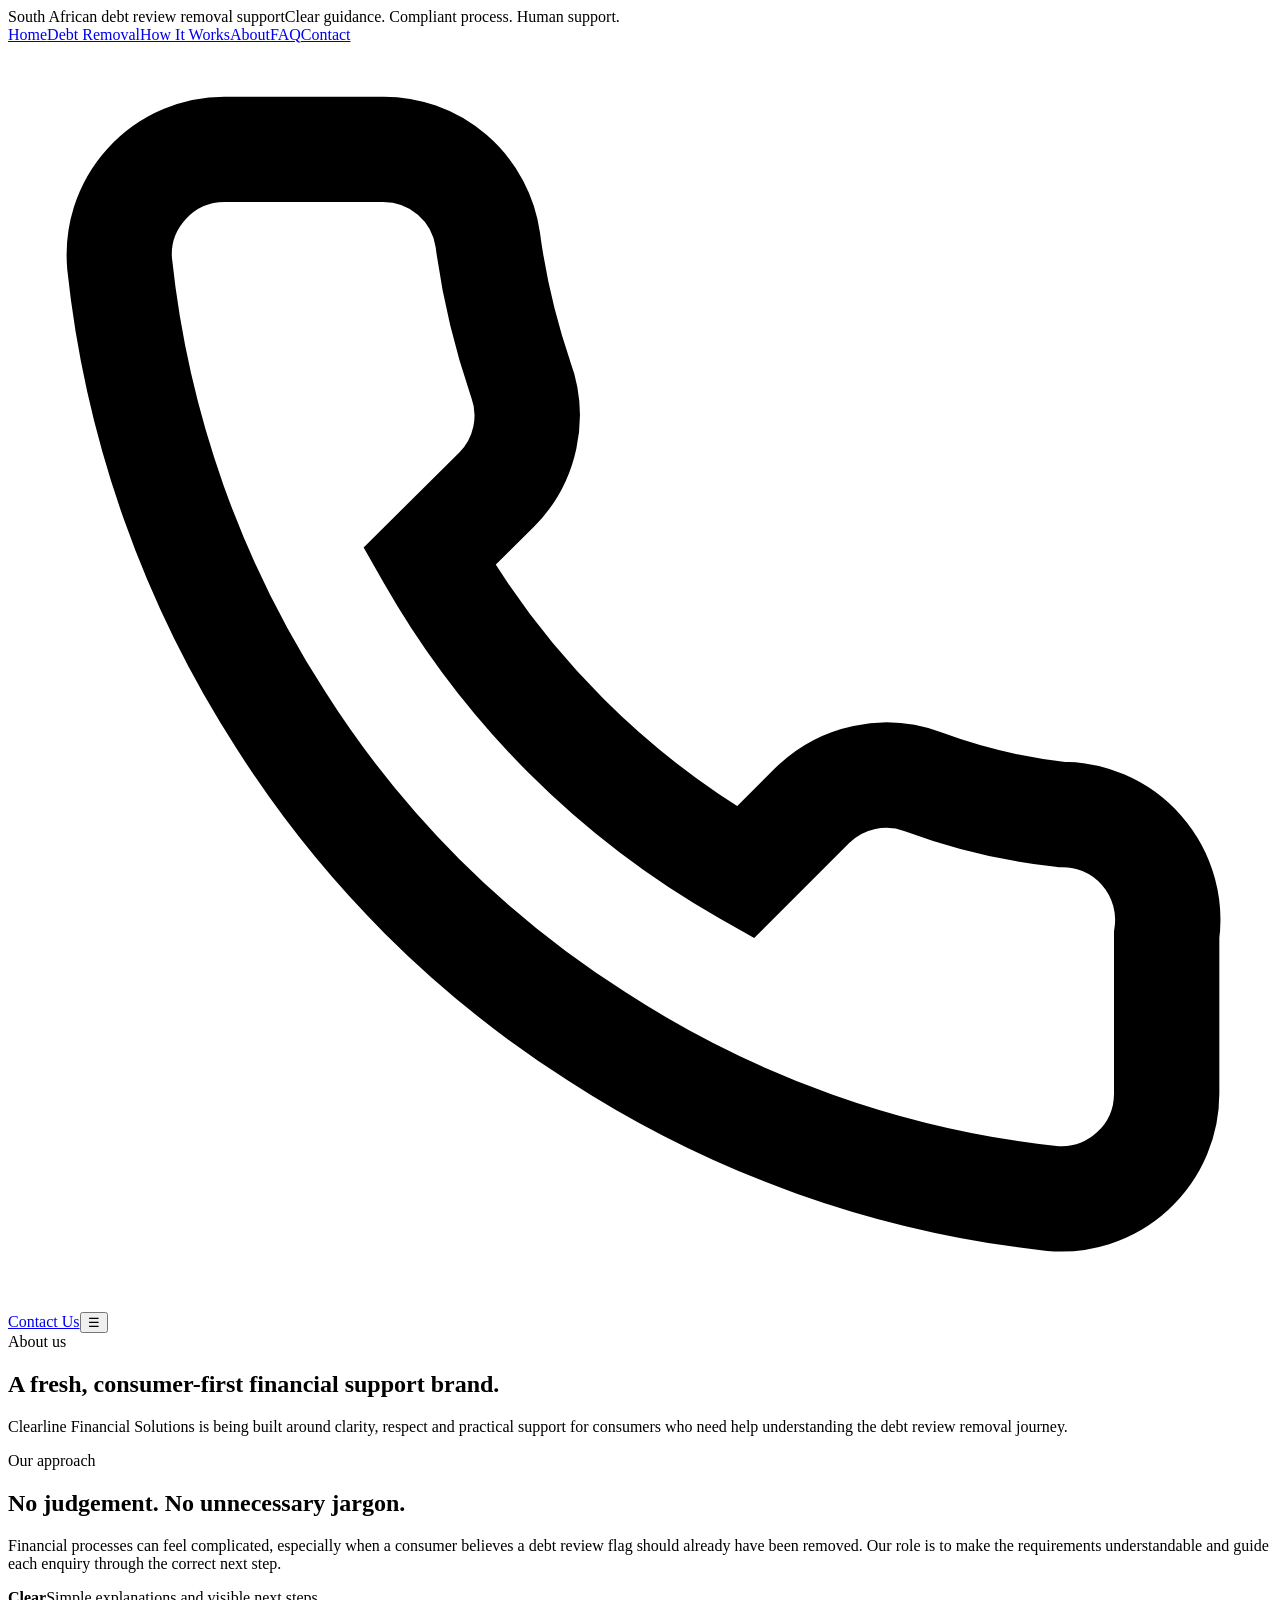
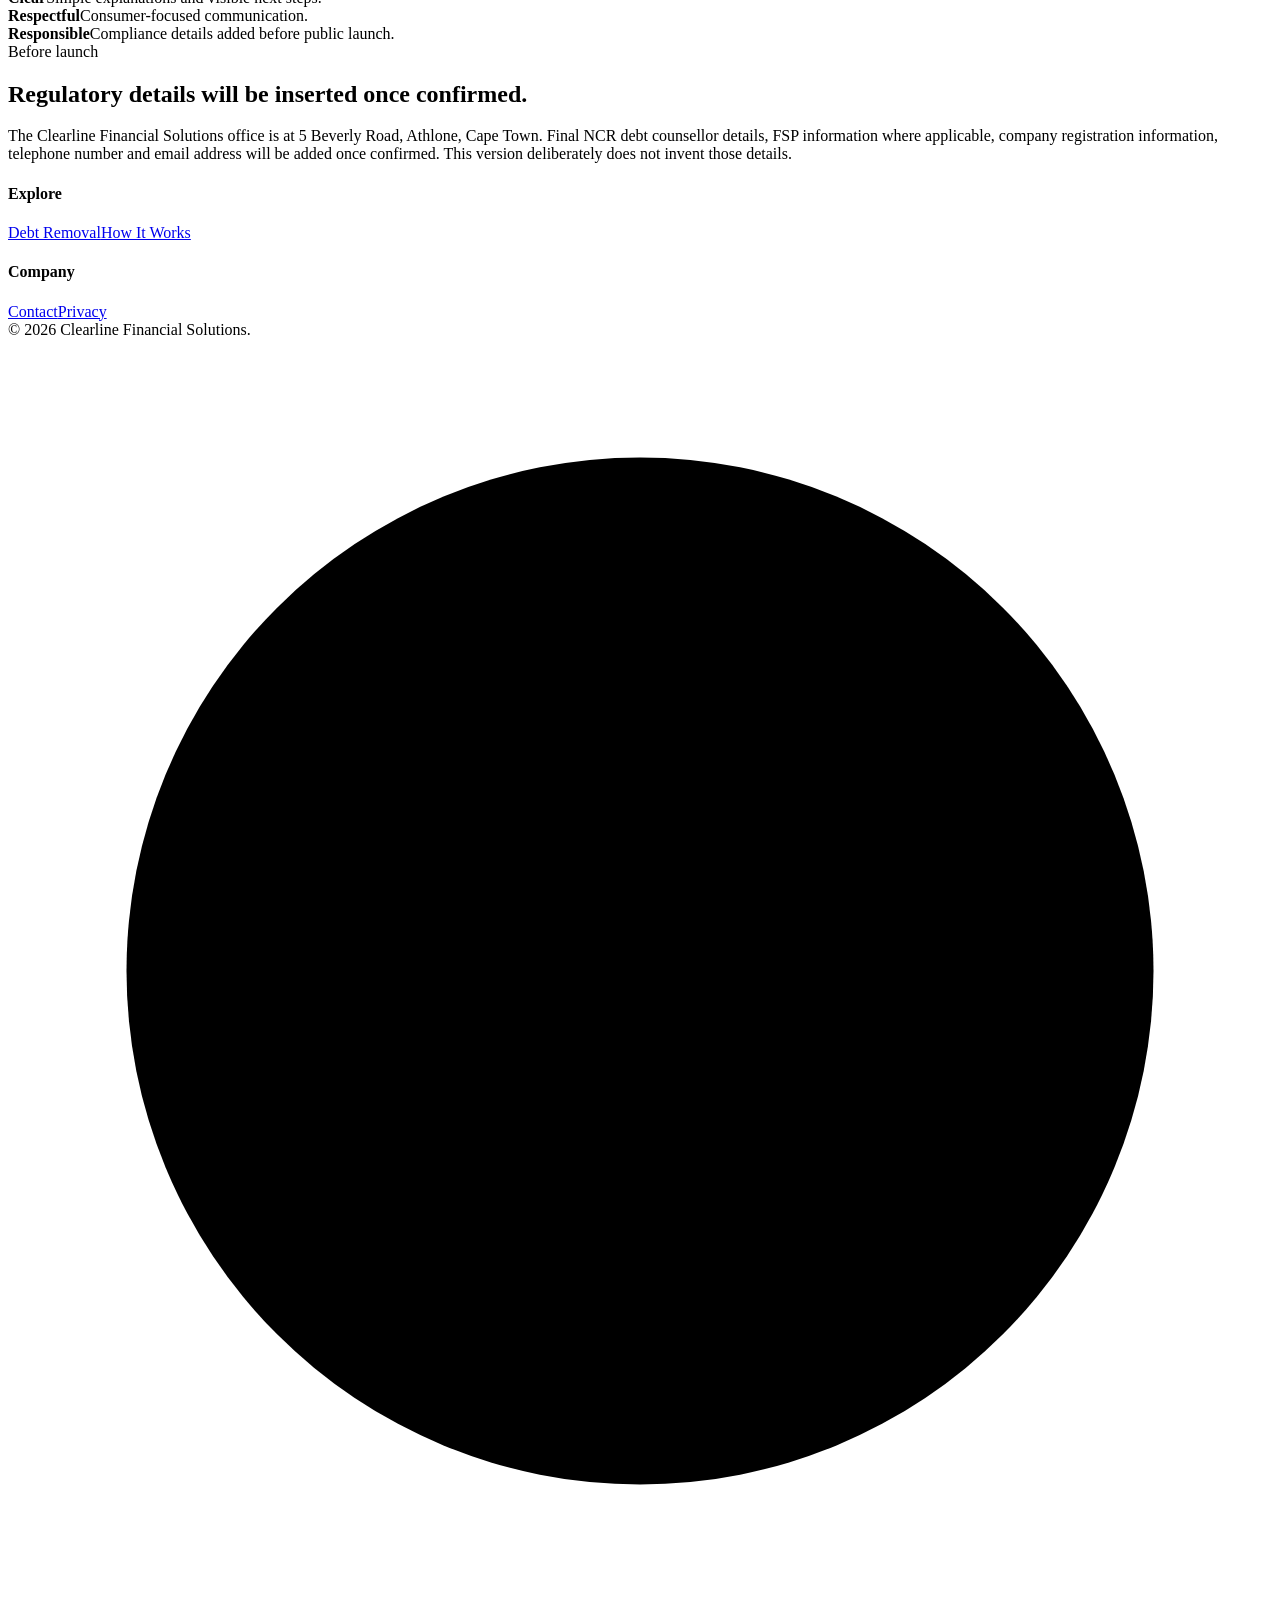
==== about.html @ 15c73021 "Add about page" ====
<!doctype html><html lang="en"><head><meta charset="utf-8"><meta name="viewport" content="width=device-width,initial-scale=1"><title>About | Clearline Financial Solutions</title><link rel="stylesheet" href="assets/styles.css"></head><body>
<div class="top-strip"><div class="container"><span>South African debt review removal support</span><span>Clear guidance. Compliant process. Human support.</span></div></div><header class="site-header"><div class="container nav-wrap"><a class="brand" href="index.html"><span class="brand-logo" role="img" aria-label="Clearline Financial Solutions — Guiding you to a brighter future"></span></a><nav class="nav-links"><a href="index.html">Home</a><a href="debt-removal.html">Debt Removal</a><a href="how-it-works.html">How It Works</a><a class="active" href="about.html">About</a><a href="faq.html">FAQ</a><a href="contact.html">Contact</a></nav><div class="header-actions"><a class="phone-btn" data-phone aria-label="Call"><svg viewBox="0 0 24 24" fill="none" stroke="currentColor" stroke-width="2"><path d="M22 16.92v3a2 2 0 0 1-2.18 2 19.79 19.79 0 0 1-8.63-3.07 19.5 19.5 0 0 1-6-6A19.79 19.79 0 0 1 2.12 4.18 2 2 0 0 1 4.11 2h3a2 2 0 0 1 2 1.72c.12.9.33 1.78.62 2.63A2 2 0 0 1 9.28 8.46L8 9.73a16 16 0 0 0 6 6l1.27-1.27a2 2 0 0 1 2.11-.45A11 11 0 0 0 20 14.63 2 2 0 0 1 22 16.92z"/></svg></a><a class="primary-btn" href="contact.html">Contact Us</a><button class="menu-btn">☰</button></div></div></header>
<main><section class="inner-hero"><div class="container"><span class="eyebrow">About us</span><h1>A fresh, consumer-first financial support brand.</h1><p>Clearline Financial Solutions is being built around clarity, respect and practical support for consumers who need help understanding the debt review removal journey.</p></div></section><section><div class="container split"><div><div class="section-head left"><span class="kicker">Our approach</span><h2>No judgement. No unnecessary jargon.</h2><p>Financial processes can feel complicated, especially when a consumer believes a debt review flag should already have been removed. Our role is to make the requirements understandable and guide each enquiry through the correct next step.</p></div></div><div class="visual-panel"><div class="metric-card"><strong>Clear</strong><span>Simple explanations and visible next steps.</span></div><div class="metric-card"><strong>Respectful</strong><span>Consumer-focused communication.</span></div><div class="metric-card"><strong>Responsible</strong><span>Compliance details added before public launch.</span></div></div></div></section><section class="alt"><div class="container"><div class="section-head"><span class="kicker">Before launch</span><h2>Regulatory details will be inserted once confirmed.</h2><p>The Clearline Financial Solutions office is at 5 Beverly Road, Athlone, Cape Town. Final NCR debt counsellor details, FSP information where applicable, company registration information, telephone number and email address will be added once confirmed. This version deliberately does not invent those details.</p></div></div></section></main><footer class="site-footer"><div class="container"><div class="footer-grid"><div><a class="brand" href="index.html"><span class="brand-logo" role="img" aria-label="Clearline Financial Solutions — Guiding you to a brighter future"></span></a></div><div><h4>Explore</h4><a href="debt-removal.html">Debt Removal</a><a href="how-it-works.html">How It Works</a></div><div><h4>Company</h4><a href="contact.html">Contact</a><a href="privacy.html">Privacy</a></div></div><div class="footer-bottom"><span>© 2026 Clearline Financial Solutions.</span></div></div></footer><a class="whatsapp-float" data-whatsapp aria-label="WhatsApp"><svg viewBox="0 0 32 32" fill="currentColor"><path d="M16 3a13 13 0 1 0 0 26 13 13 0 0 0 0-26Z"/></svg></a><script src="assets/site.js"></script><script src="assets/common.js"></script></body></html>
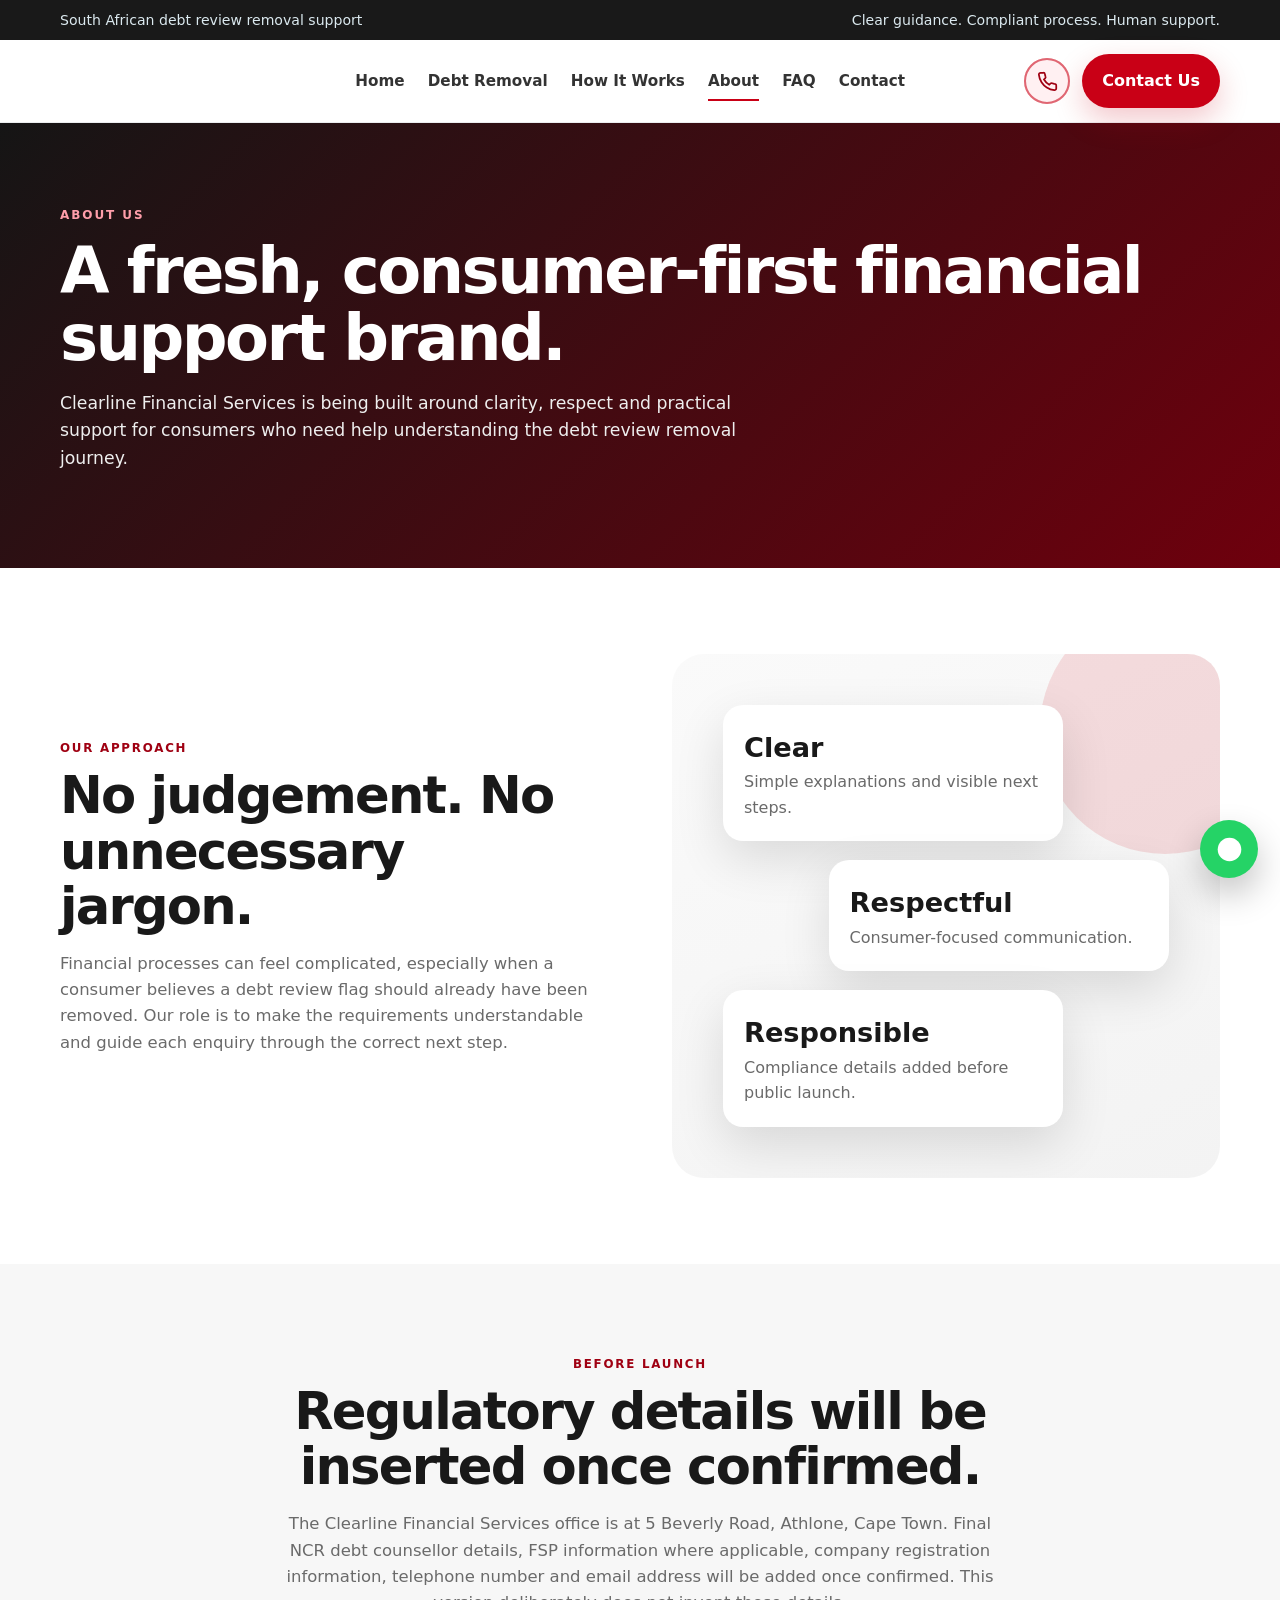
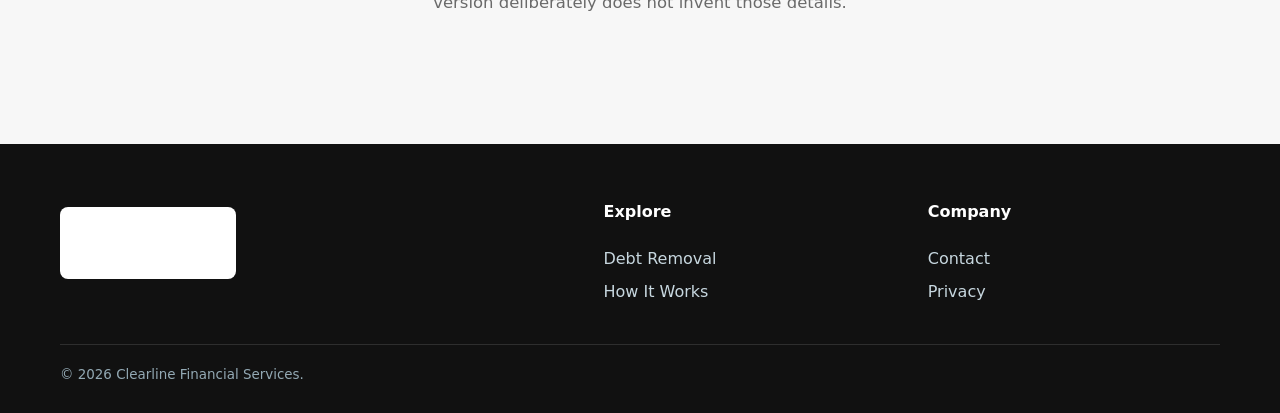
==== commit baab89b6: "Correct Clearline brand name on About page" ====
--- a/about.html
+++ b/about.html
@@ -1,3 +1,3 @@
-<!doctype html><html lang="en"><head><meta charset="utf-8"><meta name="viewport" content="width=device-width,initial-scale=1"><title>About | Clearline Financial Solutions</title><link rel="stylesheet" href="assets/styles.css"></head><body>
-<div class="top-strip"><div class="container"><span>South African debt review removal support</span><span>Clear guidance. Compliant process. Human support.</span></div></div><header class="site-header"><div class="container nav-wrap"><a class="brand" href="index.html"><span class="brand-logo" role="img" aria-label="Clearline Financial Solutions — Guiding you to a brighter future"></span></a><nav class="nav-links"><a href="index.html">Home</a><a href="debt-removal.html">Debt Removal</a><a href="how-it-works.html">How It Works</a><a class="active" href="about.html">About</a><a href="faq.html">FAQ</a><a href="contact.html">Contact</a></nav><div class="header-actions"><a class="phone-btn" data-phone aria-label="Call"><svg viewBox="0 0 24 24" fill="none" stroke="currentColor" stroke-width="2"><path d="M22 16.92v3a2 2 0 0 1-2.18 2 19.79 19.79 0 0 1-8.63-3.07 19.5 19.5 0 0 1-6-6A19.79 19.79 0 0 1 2.12 4.18 2 2 0 0 1 4.11 2h3a2 2 0 0 1 2 1.72c.12.9.33 1.78.62 2.63A2 2 0 0 1 9.28 8.46L8 9.73a16 16 0 0 0 6 6l1.27-1.27a2 2 0 0 1 2.11-.45A11 11 0 0 0 20 14.63 2 2 0 0 1 22 16.92z"/></svg></a><a class="primary-btn" href="contact.html">Contact Us</a><button class="menu-btn">☰</button></div></div></header>
-<main><section class="inner-hero"><div class="container"><span class="eyebrow">About us</span><h1>A fresh, consumer-first financial support brand.</h1><p>Clearline Financial Solutions is being built around clarity, respect and practical support for consumers who need help understanding the debt review removal journey.</p></div></section><section><div class="container split"><div><div class="section-head left"><span class="kicker">Our approach</span><h2>No judgement. No unnecessary jargon.</h2><p>Financial processes can feel complicated, especially when a consumer believes a debt review flag should already have been removed. Our role is to make the requirements understandable and guide each enquiry through the correct next step.</p></div></div><div class="visual-panel"><div class="metric-card"><strong>Clear</strong><span>Simple explanations and visible next steps.</span></div><div class="metric-card"><strong>Respectful</strong><span>Consumer-focused communication.</span></div><div class="metric-card"><strong>Responsible</strong><span>Compliance details added before public launch.</span></div></div></div></section><section class="alt"><div class="container"><div class="section-head"><span class="kicker">Before launch</span><h2>Regulatory details will be inserted once confirmed.</h2><p>The Clearline Financial Solutions office is at 5 Beverly Road, Athlone, Cape Town. Final NCR debt counsellor details, FSP information where applicable, company registration information, telephone number and email address will be added once confirmed. This version deliberately does not invent those details.</p></div></div></section></main><footer class="site-footer"><div class="container"><div class="footer-grid"><div><a class="brand" href="index.html"><span class="brand-logo" role="img" aria-label="Clearline Financial Solutions — Guiding you to a brighter future"></span></a></div><div><h4>Explore</h4><a href="debt-removal.html">Debt Removal</a><a href="how-it-works.html">How It Works</a></div><div><h4>Company</h4><a href="contact.html">Contact</a><a href="privacy.html">Privacy</a></div></div><div class="footer-bottom"><span>© 2026 Clearline Financial Solutions.</span></div></div></footer><a class="whatsapp-float" data-whatsapp aria-label="WhatsApp"><svg viewBox="0 0 32 32" fill="currentColor"><path d="M16 3a13 13 0 1 0 0 26 13 13 0 0 0 0-26Z"/></svg></a><script src="assets/site.js"></script><script src="assets/common.js"></script></body></html>+<!doctype html><html lang="en"><head><meta charset="utf-8"><meta name="viewport" content="width=device-width,initial-scale=1"><title>About | Clearline Financial Services</title><link rel="stylesheet" href="assets/styles.css"></head><body>
+<div class="top-strip"><div class="container"><span>South African debt review removal support</span><span>Clear guidance. Compliant process. Human support.</span></div></div><header class="site-header"><div class="container nav-wrap"><a class="brand" href="index.html"><span class="brand-logo" role="img" aria-label="Clearline Financial Services — Guiding you to a brighter future"></span></a><nav class="nav-links"><a href="index.html">Home</a><a href="debt-removal.html">Debt Removal</a><a href="how-it-works.html">How It Works</a><a class="active" href="about.html">About</a><a href="faq.html">FAQ</a><a href="contact.html">Contact</a></nav><div class="header-actions"><a class="phone-btn" data-phone aria-label="Call"><svg viewBox="0 0 24 24" fill="none" stroke="currentColor" stroke-width="2"><path d="M22 16.92v3a2 2 0 0 1-2.18 2 19.79 19.79 0 0 1-8.63-3.07 19.5 19.5 0 0 1-6-6A19.79 19.79 0 0 1 2.12 4.18 2 2 0 0 1 4.11 2h3a2 2 0 0 1 2 1.72c.12.9.33 1.78.62 2.63A2 2 0 0 1 9.28 8.46L8 9.73a16 16 0 0 0 6 6l1.27-1.27a2 2 0 0 1 2.11-.45A11 11 0 0 0 20 14.63 2 2 0 0 1 22 16.92z"/></svg></a><a class="primary-btn" href="contact.html">Contact Us</a><button class="menu-btn">☰</button></div></div></header>
+<main><section class="inner-hero"><div class="container"><span class="eyebrow">About us</span><h1>A fresh, consumer-first financial support brand.</h1><p>Clearline Financial Services is being built around clarity, respect and practical support for consumers who need help understanding the debt review removal journey.</p></div></section><section><div class="container split"><div><div class="section-head left"><span class="kicker">Our approach</span><h2>No judgement. No unnecessary jargon.</h2><p>Financial processes can feel complicated, especially when a consumer believes a debt review flag should already have been removed. Our role is to make the requirements understandable and guide each enquiry through the correct next step.</p></div></div><div class="visual-panel"><div class="metric-card"><strong>Clear</strong><span>Simple explanations and visible next steps.</span></div><div class="metric-card"><strong>Respectful</strong><span>Consumer-focused communication.</span></div><div class="metric-card"><strong>Responsible</strong><span>Compliance details added before public launch.</span></div></div></div></section><section class="alt"><div class="container"><div class="section-head"><span class="kicker">Before launch</span><h2>Regulatory details will be inserted once confirmed.</h2><p>The Clearline Financial Services office is at 5 Beverly Road, Athlone, Cape Town. Final NCR debt counsellor details, FSP information where applicable, company registration information, telephone number and email address will be added once confirmed. This version deliberately does not invent those details.</p></div></div></section></main><footer class="site-footer"><div class="container"><div class="footer-grid"><div><a class="brand" href="index.html"><span class="brand-logo" role="img" aria-label="Clearline Financial Services — Guiding you to a brighter future"></span></a></div><div><h4>Explore</h4><a href="debt-removal.html">Debt Removal</a><a href="how-it-works.html">How It Works</a></div><div><h4>Company</h4><a href="contact.html">Contact</a><a href="privacy.html">Privacy</a></div></div><div class="footer-bottom"><span>© 2026 Clearline Financial Services.</span></div></div></footer><a class="whatsapp-float" data-whatsapp aria-label="WhatsApp"><svg viewBox="0 0 32 32" fill="currentColor"><path d="M16 3a13 13 0 1 0 0 26 13 13 0 0 0 0-26Z"/></svg></a><script src="assets/site.js"></script><script src="assets/common.js"></script></body></html>
--- a/assets/styles.css
+++ b/assets/styles.css
@@ -0,0 +1,66 @@
+:root {
+  --navy:#191919;
+  --navy-2:#2b2b2b;
+  --teal:#c90016;
+  --teal-dark:#9f0012;
+  --gold:#c4c4c4;
+  --cream:#f7f7f7;
+  --white:#ffffff;
+  --ink:#2b2b2b;
+  --muted:#6a6a6a;
+  --line:#e4e4e4;
+  --shadow:0 18px 50px rgba(0,0,0,.12);
+  --radius:22px;
+}
+*{box-sizing:border-box}
+html{scroll-behavior:smooth}
+body{margin:0;font-family:Inter,system-ui,-apple-system,BlinkMacSystemFont,"Segoe UI",sans-serif;color:var(--ink);background:#fff;line-height:1.6}
+a{color:inherit;text-decoration:none}
+img{max-width:100%;display:block}
+.container{width:min(1160px,92%);margin-inline:auto}
+.top-strip{background:var(--navy);color:#dbe9ef;font-size:.88rem;padding:.55rem 0}
+.top-strip .container{display:flex;justify-content:space-between;gap:1rem;align-items:center}
+.site-header{position:sticky;top:0;z-index:50;background:rgba(255,255,255,.96);backdrop-filter:blur(14px);border-bottom:1px solid rgba(8,34,57,.08)}
+.nav-wrap{height:82px;display:flex;align-items:center;justify-content:space-between;gap:1.5rem}
+.brand{display:flex;align-items:center;gap:.8rem;font-weight:800;color:var(--navy)}
+.nav-links{display:flex;align-items:center;gap:1.45rem;font-weight:700;font-size:.95rem;color:#333}
+.nav-links a{position:relative}.nav-links a:after{content:"";position:absolute;left:0;right:100%;bottom:-8px;height:2px;background:var(--teal);transition:.25s}.nav-links a:hover:after,.nav-links a.active:after{right:0}
+.header-actions{display:flex;align-items:center;gap:.75rem}
+.phone-btn,.primary-btn,.secondary-btn{display:inline-flex;align-items:center;justify-content:center;gap:.55rem;border-radius:999px;font-weight:800;transition:.22s;border:0;cursor:pointer}
+.phone-btn{width:46px;height:46px;background:#fff0f2;color:var(--teal-dark);position:relative}
+.phone-btn svg{width:21px;height:21px}
+.phone-btn:before,.phone-btn:after{content:"";position:absolute;inset:0;border:2px solid rgba(201,0,22,.35);border-radius:50%;animation:ring 1.8s infinite}
+.phone-btn:after{animation-delay:.7s}
+@keyframes ring{0%{transform:scale(.8);opacity:.8}75%,100%{transform:scale(1.55);opacity:0}}
+.primary-btn{padding:.9rem 1.25rem;background:var(--teal);color:#fff;box-shadow:0 12px 30px rgba(201,0,22,.22)}
+.primary-btn:hover{transform:translateY(-2px);background:var(--teal-dark)}
+.secondary-btn{padding:.9rem 1.25rem;border:1px solid rgba(255,255,255,.4);color:#fff;background:rgba(255,255,255,.08)}
+.menu-btn{display:none;background:none;border:0;color:var(--navy);font-size:1.6rem}
+.hero{position:relative;overflow:hidden;background:linear-gradient(125deg,#111 0%,#2a2a2a 58%,#8e0010 100%);color:#fff;padding:92px 0 88px}
+.hero:before{content:"";position:absolute;width:520px;height:520px;border-radius:50%;background:rgba(255,255,255,.06);right:-130px;top:-190px}
+.hero:after{content:"";position:absolute;width:360px;height:360px;border-radius:50%;border:1px solid rgba(255,255,255,.12);right:13%;bottom:-220px}
+.hero-grid{display:grid;grid-template-columns:1.15fr .85fr;gap:4rem;align-items:center;position:relative;z-index:2}
+.eyebrow{display:inline-flex;align-items:center;gap:.5rem;text-transform:uppercase;font-weight:800;letter-spacing:.16em;font-size:.75rem;color:#ff9eaa}
+.hero h1{font-size:clamp(2.65rem,6vw,5rem);line-height:1.02;letter-spacing:-.045em;margin:.7rem 0 1.25rem;max-width:780px}
+.hero p{font-size:1.15rem;max-width:650px;color:#eeeeee;margin:0 0 1.7rem}
+.hero-actions{display:flex;flex-wrap:wrap;gap:.8rem}
+.hero-card{background:rgba(255,255,255,.95);color:var(--ink);padding:1.6rem;border-radius:28px;box-shadow:0 26px 70px rgba(0,0,0,.2)}
+.hero-card h3{margin:.25rem 0 1rem;color:var(--navy);font-size:1.5rem}
+.check-list{display:grid;gap:.85rem}.check{display:flex;gap:.7rem;align-items:flex-start}.tick{flex:0 0 28px;width:28px;height:28px;border-radius:50%;background:#fdecee;color:var(--teal-dark);display:grid;place-items:center;font-weight:900}
+.trust-band{background:var(--cream);border-bottom:1px solid #ebede8}.trust-grid{display:grid;grid-template-columns:repeat(4,1fr);gap:1rem;padding:24px 0}.trust-item{text-align:center}.trust-item strong{display:block;color:var(--navy);font-size:1.05rem}.trust-item span{color:var(--muted);font-size:.88rem}
+section{padding:86px 0}.section-head{max-width:720px;margin:0 auto 2.6rem;text-align:center}.section-head.left{margin-left:0;text-align:left}.kicker{color:var(--teal-dark);font-weight:900;text-transform:uppercase;letter-spacing:.15em;font-size:.74rem}.section-head h2{font-size:clamp(2rem,4vw,3.2rem);line-height:1.08;color:var(--navy);letter-spacing:-.035em;margin:.55rem 0 1rem}.section-head p{color:var(--muted);font-size:1.03rem}
+.card-grid{display:grid;grid-template-columns:repeat(3,1fr);gap:1.2rem}.card{border:1px solid var(--line);border-radius:var(--radius);padding:1.55rem;background:#fff;box-shadow:0 10px 30px rgba(0,0,0,.04)}.card-icon{width:48px;height:48px;border-radius:15px;background:#fdecee;color:var(--teal-dark);display:grid;place-items:center;font-weight:900;margin-bottom:1rem}.card h3{color:var(--navy);margin:.2rem 0 .5rem}.card p{margin:0;color:var(--muted)}
+.alt{background:var(--cream)}
+.steps{counter-reset:step;display:grid;grid-template-columns:repeat(4,1fr);gap:1rem}.step{position:relative;background:#fff;border-radius:20px;padding:1.4rem;border:1px solid #e4e9e6}.step:before{counter-increment:step;content:"0" counter(step);display:grid;place-items:center;width:44px;height:44px;border-radius:14px;background:var(--navy);color:#fff;font-weight:900;margin-bottom:1rem}.step h3{color:var(--navy);font-size:1.05rem}.step p{font-size:.92rem;color:var(--muted);margin:0}
+.split{display:grid;grid-template-columns:1fr 1fr;gap:4rem;align-items:center}.visual-panel{min-height:440px;border-radius:32px;background:linear-gradient(155deg,#fafafa,#f3f3f3);padding:2rem;position:relative;overflow:hidden}.visual-panel:before{content:"";position:absolute;width:250px;height:250px;border-radius:50%;background:var(--teal);opacity:.12;right:-70px;top:-50px}.metric-card{background:#fff;border-radius:20px;padding:1.3rem;box-shadow:var(--shadow);max-width:340px;position:relative;z-index:2;margin:1.2rem}.metric-card:nth-child(2){margin-left:auto}.metric-card strong{display:block;font-size:1.7rem;color:var(--navy)}.metric-card span{color:var(--muted)}
+.faq{max-width:860px;margin:auto}.faq-item{border-bottom:1px solid var(--line)}.faq-q{width:100%;padding:1.2rem 0;background:none;border:0;display:flex;justify-content:space-between;gap:1rem;text-align:left;font:inherit;font-weight:800;color:var(--navy);cursor:pointer}.faq-a{max-height:0;overflow:hidden;color:var(--muted);transition:max-height .3s ease}.faq-item.open .faq-a{max-height:280px;padding-bottom:1rem}.faq-q span:last-child{transition:.25s}.faq-item.open .faq-q span:last-child{transform:rotate(45deg)}
+.cta{padding:0 0 86px}.cta-box{background:linear-gradient(120deg,var(--navy),var(--teal-dark));color:#fff;border-radius:32px;padding:3rem;display:flex;align-items:center;justify-content:space-between;gap:2rem}.cta-box h2{font-size:clamp(1.8rem,4vw,3rem);margin:0 0 .5rem}.cta-box p{margin:0;color:#eeeeee}
+.inner-hero{padding:78px 0;background:linear-gradient(135deg,#151515,#6f000d);color:#fff}.inner-hero h1{font-size:clamp(2.5rem,5vw,4.5rem);line-height:1.05;margin:.7rem 0 1rem;letter-spacing:-.04em}.inner-hero p{max-width:700px;color:#eee;font-size:1.08rem}
+.contact-grid{display:grid;grid-template-columns:.85fr 1.15fr;gap:2rem}.contact-card,.form-card{border:1px solid var(--line);border-radius:24px;padding:2rem}.contact-row{padding:1rem 0;border-bottom:1px solid var(--line)}.contact-row:last-child{border-bottom:0}.contact-row strong{display:block;color:var(--navy)}.placeholder{color:#9aa8af;font-style:italic}.form-grid{display:grid;grid-template-columns:1fr 1fr;gap:1rem}.form-field{display:grid;gap:.4rem}.form-field.full{grid-column:1/-1}.form-field label{font-weight:800;color:var(--navy);font-size:.9rem}.form-field input,.form-field select,.form-field textarea{width:100%;padding:.95rem 1rem;border:1px solid #cfdadc;border-radius:13px;font:inherit;outline:none}.form-field input:focus,.form-field select:focus,.form-field textarea:focus{border-color:var(--teal);box-shadow:0 0 0 3px rgba(201,0,22,.11)}
+.site-footer{background:#111;color:#c7d7df;padding:55px 0 28px}.footer-grid{display:grid;grid-template-columns:1.4fr .8fr .8fr;gap:2rem}.site-footer h4{color:#fff;margin-top:0}.site-footer a{display:block;margin:.45rem 0;color:#c7d7df}.footer-bottom{border-top:1px solid rgba(255,255,255,.12);margin-top:2rem;padding-top:1.2rem;font-size:.84rem;color:#93a9b4;display:flex;justify-content:space-between;gap:1rem;flex-wrap:wrap}
+.whatsapp-float{position:fixed;right:22px;bottom:22px;z-index:70;width:58px;height:58px;border-radius:50%;display:grid;place-items:center;background:#25D366;color:#fff;box-shadow:0 16px 35px rgba(0,0,0,.24);transition:.2s}.whatsapp-float:hover{transform:translateY(-3px) scale(1.03)}.whatsapp-float svg{width:29px;height:29px}
+.notice{font-size:.85rem;color:#7b8c94;background:#f5f8f8;border-radius:12px;padding:.8rem 1rem;margin-top:1rem}
+.brand-logo{display:block;width:176px;height:72px;background-image:url("logo.jpeg");background-size:contain;background-position:left center;background-repeat:no-repeat;flex:0 0 auto}
+.site-footer .brand-logo{background-color:#fff;border-radius:8px;padding:2px}
+@media(max-width:900px){.nav-links{position:absolute;top:82px;left:0;right:0;background:#fff;display:none;flex-direction:column;align-items:flex-start;padding:1.5rem 4%;border-bottom:1px solid var(--line)}.nav-links.show{display:flex}.menu-btn{display:block}.header-actions .primary-btn{display:none}.hero-grid,.split,.contact-grid{grid-template-columns:1fr}.hero{padding:70px 0}.hero-card{max-width:600px}.trust-grid{grid-template-columns:repeat(2,1fr)}.card-grid{grid-template-columns:1fr 1fr}.steps{grid-template-columns:1fr 1fr}.footer-grid{grid-template-columns:1fr 1fr}.footer-grid>div:first-child{grid-column:1/-1}}
+@media(max-width:600px){.top-strip .container{justify-content:center;text-align:center}.top-strip span:last-child{display:none}.phone-btn{width:42px;height:42px}.hero h1{font-size:2.8rem}.card-grid,.steps,.trust-grid,.form-grid,.footer-grid{grid-template-columns:1fr}.form-field.full{grid-column:auto}.cta-box{padding:2rem;display:block}.cta-box .primary-btn{margin-top:1.2rem}.inner-hero{padding:58px 0}.visual-panel{min-height:360px}.whatsapp-float{right:16px;bottom:16px}.brand-logo{width:135px;height:58px}}
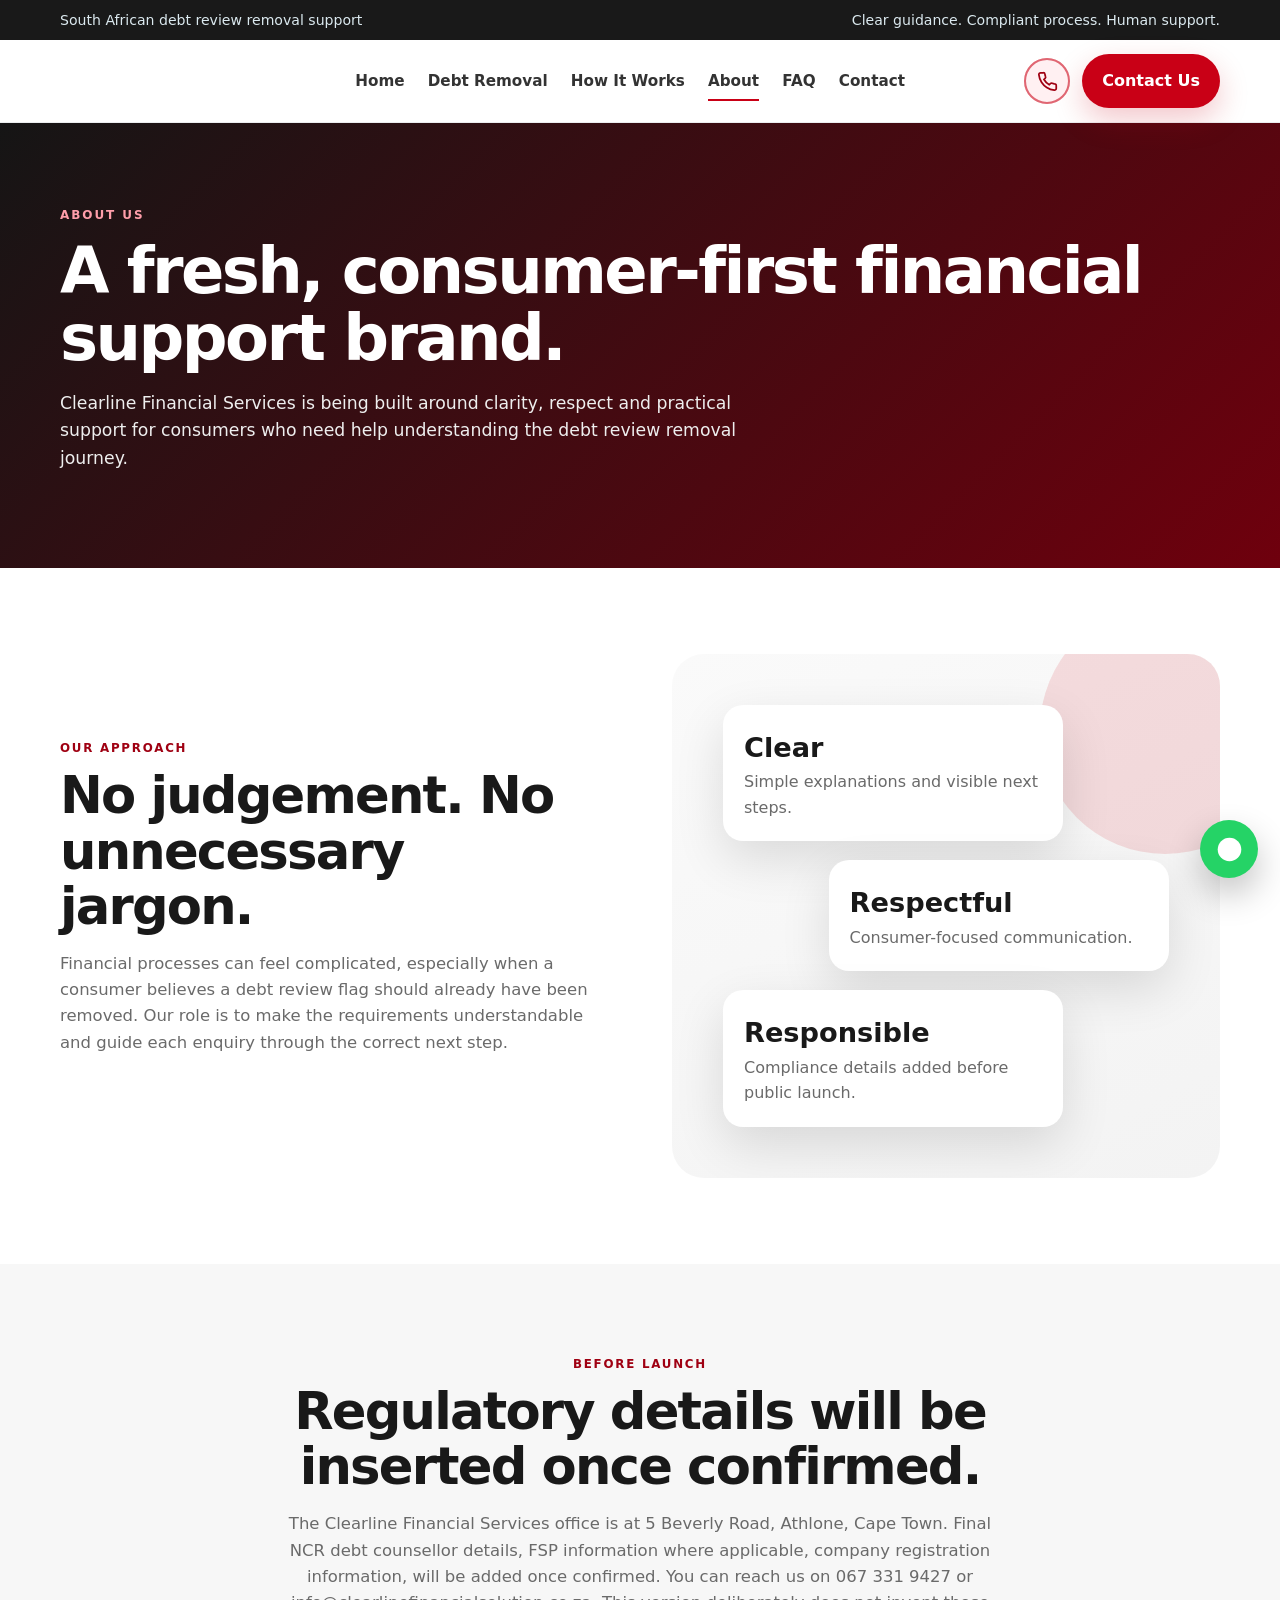
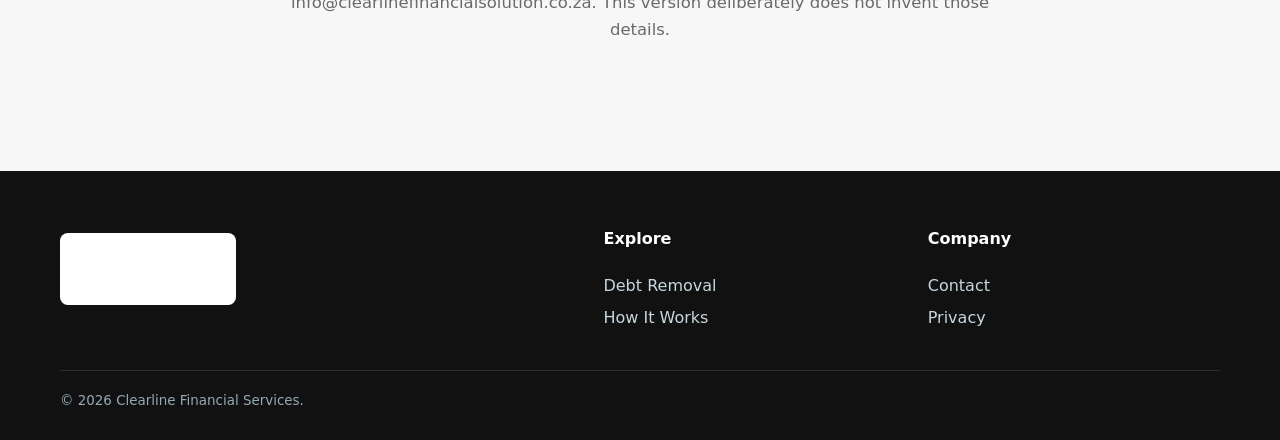
==== commit 2e990660: "Update contact details: phone, WhatsApp and email - Wire header call button to tel:+27673319427 - Wi" ====
--- a/about.html
+++ b/about.html
@@ -1,3 +1,3 @@
 <!doctype html><html lang="en"><head><meta charset="utf-8"><meta name="viewport" content="width=device-width,initial-scale=1"><title>About | Clearline Financial Services</title><link rel="stylesheet" href="assets/styles.css"></head><body>
 <div class="top-strip"><div class="container"><span>South African debt review removal support</span><span>Clear guidance. Compliant process. Human support.</span></div></div><header class="site-header"><div class="container nav-wrap"><a class="brand" href="index.html"><span class="brand-logo" role="img" aria-label="Clearline Financial Services — Guiding you to a brighter future"></span></a><nav class="nav-links"><a href="index.html">Home</a><a href="debt-removal.html">Debt Removal</a><a href="how-it-works.html">How It Works</a><a class="active" href="about.html">About</a><a href="faq.html">FAQ</a><a href="contact.html">Contact</a></nav><div class="header-actions"><a class="phone-btn" data-phone aria-label="Call"><svg viewBox="0 0 24 24" fill="none" stroke="currentColor" stroke-width="2"><path d="M22 16.92v3a2 2 0 0 1-2.18 2 19.79 19.79 0 0 1-8.63-3.07 19.5 19.5 0 0 1-6-6A19.79 19.79 0 0 1 2.12 4.18 2 2 0 0 1 4.11 2h3a2 2 0 0 1 2 1.72c.12.9.33 1.78.62 2.63A2 2 0 0 1 9.28 8.46L8 9.73a16 16 0 0 0 6 6l1.27-1.27a2 2 0 0 1 2.11-.45A11 11 0 0 0 20 14.63 2 2 0 0 1 22 16.92z"/></svg></a><a class="primary-btn" href="contact.html">Contact Us</a><button class="menu-btn">☰</button></div></div></header>
-<main><section class="inner-hero"><div class="container"><span class="eyebrow">About us</span><h1>A fresh, consumer-first financial support brand.</h1><p>Clearline Financial Services is being built around clarity, respect and practical support for consumers who need help understanding the debt review removal journey.</p></div></section><section><div class="container split"><div><div class="section-head left"><span class="kicker">Our approach</span><h2>No judgement. No unnecessary jargon.</h2><p>Financial processes can feel complicated, especially when a consumer believes a debt review flag should already have been removed. Our role is to make the requirements understandable and guide each enquiry through the correct next step.</p></div></div><div class="visual-panel"><div class="metric-card"><strong>Clear</strong><span>Simple explanations and visible next steps.</span></div><div class="metric-card"><strong>Respectful</strong><span>Consumer-focused communication.</span></div><div class="metric-card"><strong>Responsible</strong><span>Compliance details added before public launch.</span></div></div></div></section><section class="alt"><div class="container"><div class="section-head"><span class="kicker">Before launch</span><h2>Regulatory details will be inserted once confirmed.</h2><p>The Clearline Financial Services office is at 5 Beverly Road, Athlone, Cape Town. Final NCR debt counsellor details, FSP information where applicable, company registration information, telephone number and email address will be added once confirmed. This version deliberately does not invent those details.</p></div></div></section></main><footer class="site-footer"><div class="container"><div class="footer-grid"><div><a class="brand" href="index.html"><span class="brand-logo" role="img" aria-label="Clearline Financial Services — Guiding you to a brighter future"></span></a></div><div><h4>Explore</h4><a href="debt-removal.html">Debt Removal</a><a href="how-it-works.html">How It Works</a></div><div><h4>Company</h4><a href="contact.html">Contact</a><a href="privacy.html">Privacy</a></div></div><div class="footer-bottom"><span>© 2026 Clearline Financial Services.</span></div></div></footer><a class="whatsapp-float" data-whatsapp aria-label="WhatsApp"><svg viewBox="0 0 32 32" fill="currentColor"><path d="M16 3a13 13 0 1 0 0 26 13 13 0 0 0 0-26Z"/></svg></a><script src="assets/site.js"></script><script src="assets/common.js"></script></body></html>+<main><section class="inner-hero"><div class="container"><span class="eyebrow">About us</span><h1>A fresh, consumer-first financial support brand.</h1><p>Clearline Financial Services is being built around clarity, respect and practical support for consumers who need help understanding the debt review removal journey.</p></div></section><section><div class="container split"><div><div class="section-head left"><span class="kicker">Our approach</span><h2>No judgement. No unnecessary jargon.</h2><p>Financial processes can feel complicated, especially when a consumer believes a debt review flag should already have been removed. Our role is to make the requirements understandable and guide each enquiry through the correct next step.</p></div></div><div class="visual-panel"><div class="metric-card"><strong>Clear</strong><span>Simple explanations and visible next steps.</span></div><div class="metric-card"><strong>Respectful</strong><span>Consumer-focused communication.</span></div><div class="metric-card"><strong>Responsible</strong><span>Compliance details added before public launch.</span></div></div></div></section><section class="alt"><div class="container"><div class="section-head"><span class="kicker">Before launch</span><h2>Regulatory details will be inserted once confirmed.</h2><p>The Clearline Financial Services office is at 5 Beverly Road, Athlone, Cape Town. Final NCR debt counsellor details, FSP information where applicable, company registration information, will be added once confirmed. You can reach us on 067 331 9427 or info@clearlinefinancialsolution.co.za. This version deliberately does not invent those details.</p></div></div></section></main><footer class="site-footer"><div class="container"><div class="footer-grid"><div><a class="brand" href="index.html"><span class="brand-logo" role="img" aria-label="Clearline Financial Services — Guiding you to a brighter future"></span></a></div><div><h4>Explore</h4><a href="debt-removal.html">Debt Removal</a><a href="how-it-works.html">How It Works</a></div><div><h4>Company</h4><a href="contact.html">Contact</a><a href="privacy.html">Privacy</a></div></div><div class="footer-bottom"><span>© 2026 Clearline Financial Services.</span></div></div></footer><a class="whatsapp-float" data-whatsapp aria-label="WhatsApp"><svg viewBox="0 0 32 32" fill="currentColor"><path d="M16 3a13 13 0 1 0 0 26 13 13 0 0 0 0-26Z"/></svg></a><script src="assets/site.js"></script><script src="assets/common.js"></script></body></html>
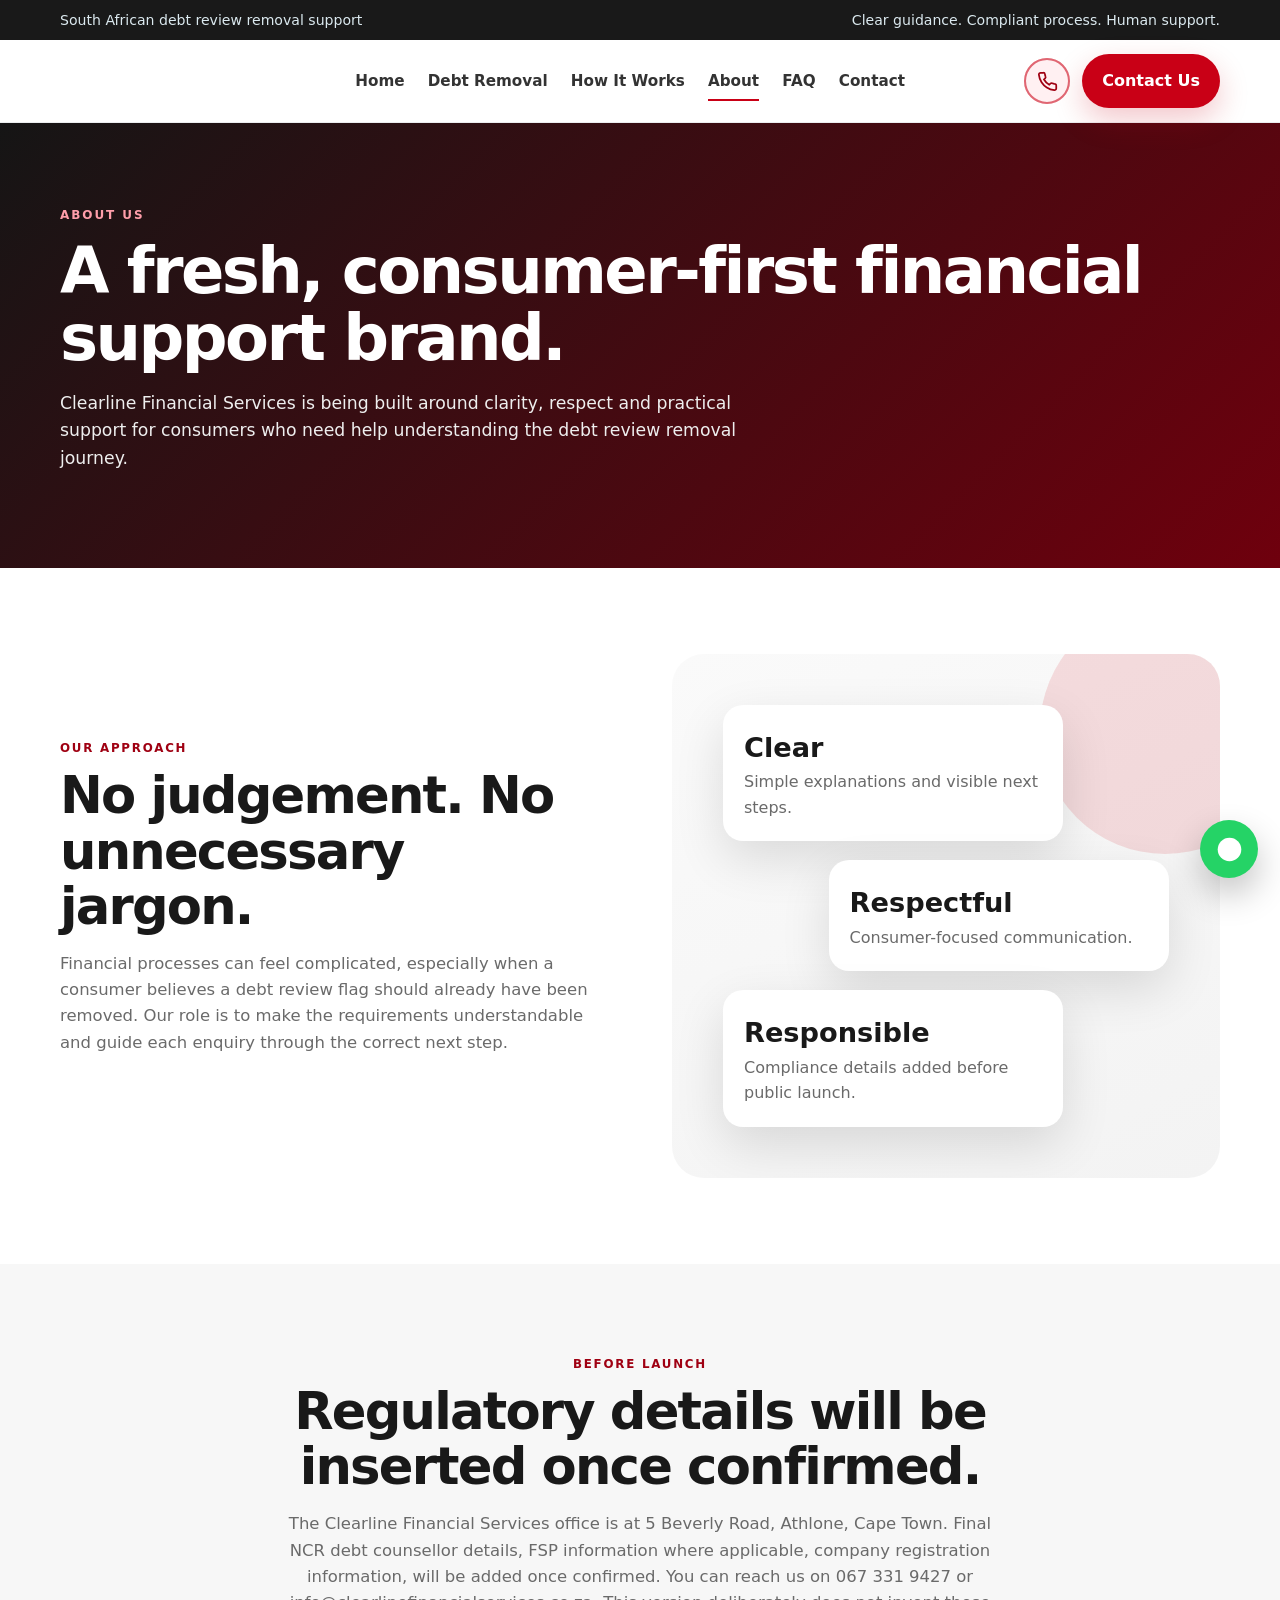
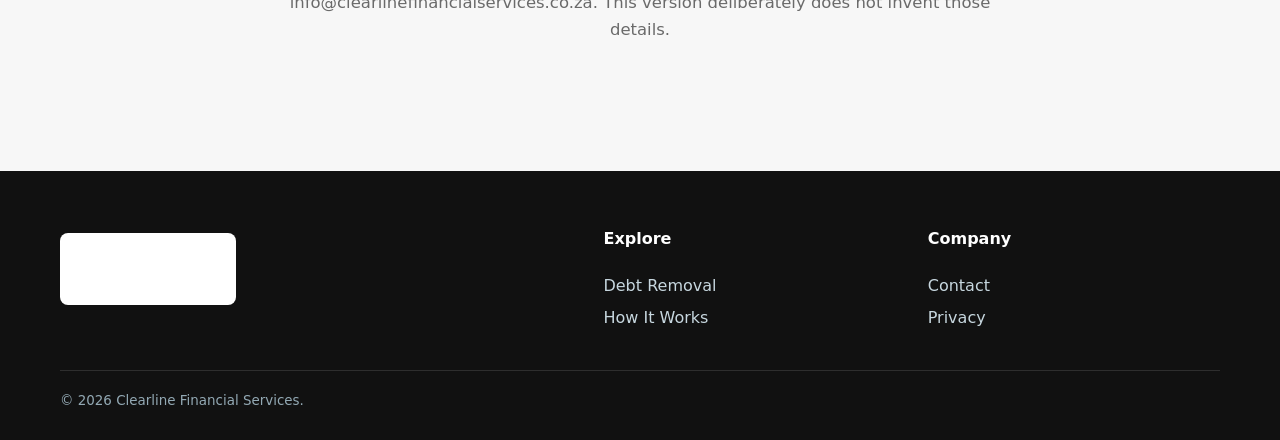
==== commit e9d8d03f: "Correct business email domain to clearlinefinancialservices.co.za Co-Authored-By: Claude Sonnet 5.5 " ====
--- a/about.html
+++ b/about.html
@@ -1,3 +1,3 @@
 <!doctype html><html lang="en"><head><meta charset="utf-8"><meta name="viewport" content="width=device-width,initial-scale=1"><title>About | Clearline Financial Services</title><link rel="stylesheet" href="assets/styles.css"></head><body>
 <div class="top-strip"><div class="container"><span>South African debt review removal support</span><span>Clear guidance. Compliant process. Human support.</span></div></div><header class="site-header"><div class="container nav-wrap"><a class="brand" href="index.html"><span class="brand-logo" role="img" aria-label="Clearline Financial Services — Guiding you to a brighter future"></span></a><nav class="nav-links"><a href="index.html">Home</a><a href="debt-removal.html">Debt Removal</a><a href="how-it-works.html">How It Works</a><a class="active" href="about.html">About</a><a href="faq.html">FAQ</a><a href="contact.html">Contact</a></nav><div class="header-actions"><a class="phone-btn" data-phone aria-label="Call"><svg viewBox="0 0 24 24" fill="none" stroke="currentColor" stroke-width="2"><path d="M22 16.92v3a2 2 0 0 1-2.18 2 19.79 19.79 0 0 1-8.63-3.07 19.5 19.5 0 0 1-6-6A19.79 19.79 0 0 1 2.12 4.18 2 2 0 0 1 4.11 2h3a2 2 0 0 1 2 1.72c.12.9.33 1.78.62 2.63A2 2 0 0 1 9.28 8.46L8 9.73a16 16 0 0 0 6 6l1.27-1.27a2 2 0 0 1 2.11-.45A11 11 0 0 0 20 14.63 2 2 0 0 1 22 16.92z"/></svg></a><a class="primary-btn" href="contact.html">Contact Us</a><button class="menu-btn">☰</button></div></div></header>
-<main><section class="inner-hero"><div class="container"><span class="eyebrow">About us</span><h1>A fresh, consumer-first financial support brand.</h1><p>Clearline Financial Services is being built around clarity, respect and practical support for consumers who need help understanding the debt review removal journey.</p></div></section><section><div class="container split"><div><div class="section-head left"><span class="kicker">Our approach</span><h2>No judgement. No unnecessary jargon.</h2><p>Financial processes can feel complicated, especially when a consumer believes a debt review flag should already have been removed. Our role is to make the requirements understandable and guide each enquiry through the correct next step.</p></div></div><div class="visual-panel"><div class="metric-card"><strong>Clear</strong><span>Simple explanations and visible next steps.</span></div><div class="metric-card"><strong>Respectful</strong><span>Consumer-focused communication.</span></div><div class="metric-card"><strong>Responsible</strong><span>Compliance details added before public launch.</span></div></div></div></section><section class="alt"><div class="container"><div class="section-head"><span class="kicker">Before launch</span><h2>Regulatory details will be inserted once confirmed.</h2><p>The Clearline Financial Services office is at 5 Beverly Road, Athlone, Cape Town. Final NCR debt counsellor details, FSP information where applicable, company registration information, will be added once confirmed. You can reach us on 067 331 9427 or info@clearlinefinancialsolution.co.za. This version deliberately does not invent those details.</p></div></div></section></main><footer class="site-footer"><div class="container"><div class="footer-grid"><div><a class="brand" href="index.html"><span class="brand-logo" role="img" aria-label="Clearline Financial Services — Guiding you to a brighter future"></span></a></div><div><h4>Explore</h4><a href="debt-removal.html">Debt Removal</a><a href="how-it-works.html">How It Works</a></div><div><h4>Company</h4><a href="contact.html">Contact</a><a href="privacy.html">Privacy</a></div></div><div class="footer-bottom"><span>© 2026 Clearline Financial Services.</span></div></div></footer><a class="whatsapp-float" data-whatsapp aria-label="WhatsApp"><svg viewBox="0 0 32 32" fill="currentColor"><path d="M16 3a13 13 0 1 0 0 26 13 13 0 0 0 0-26Z"/></svg></a><script src="assets/site.js"></script><script src="assets/common.js"></script></body></html>+<main><section class="inner-hero"><div class="container"><span class="eyebrow">About us</span><h1>A fresh, consumer-first financial support brand.</h1><p>Clearline Financial Services is being built around clarity, respect and practical support for consumers who need help understanding the debt review removal journey.</p></div></section><section><div class="container split"><div><div class="section-head left"><span class="kicker">Our approach</span><h2>No judgement. No unnecessary jargon.</h2><p>Financial processes can feel complicated, especially when a consumer believes a debt review flag should already have been removed. Our role is to make the requirements understandable and guide each enquiry through the correct next step.</p></div></div><div class="visual-panel"><div class="metric-card"><strong>Clear</strong><span>Simple explanations and visible next steps.</span></div><div class="metric-card"><strong>Respectful</strong><span>Consumer-focused communication.</span></div><div class="metric-card"><strong>Responsible</strong><span>Compliance details added before public launch.</span></div></div></div></section><section class="alt"><div class="container"><div class="section-head"><span class="kicker">Before launch</span><h2>Regulatory details will be inserted once confirmed.</h2><p>The Clearline Financial Services office is at 5 Beverly Road, Athlone, Cape Town. Final NCR debt counsellor details, FSP information where applicable, company registration information, will be added once confirmed. You can reach us on 067 331 9427 or info@clearlinefinancialservices.co.za. This version deliberately does not invent those details.</p></div></div></section></main><footer class="site-footer"><div class="container"><div class="footer-grid"><div><a class="brand" href="index.html"><span class="brand-logo" role="img" aria-label="Clearline Financial Services — Guiding you to a brighter future"></span></a></div><div><h4>Explore</h4><a href="debt-removal.html">Debt Removal</a><a href="how-it-works.html">How It Works</a></div><div><h4>Company</h4><a href="contact.html">Contact</a><a href="privacy.html">Privacy</a></div></div><div class="footer-bottom"><span>© 2026 Clearline Financial Services.</span></div></div></footer><a class="whatsapp-float" data-whatsapp aria-label="WhatsApp"><svg viewBox="0 0 32 32" fill="currentColor"><path d="M16 3a13 13 0 1 0 0 26 13 13 0 0 0 0-26Z"/></svg></a><script src="assets/site.js"></script><script src="assets/common.js"></script></body></html>
